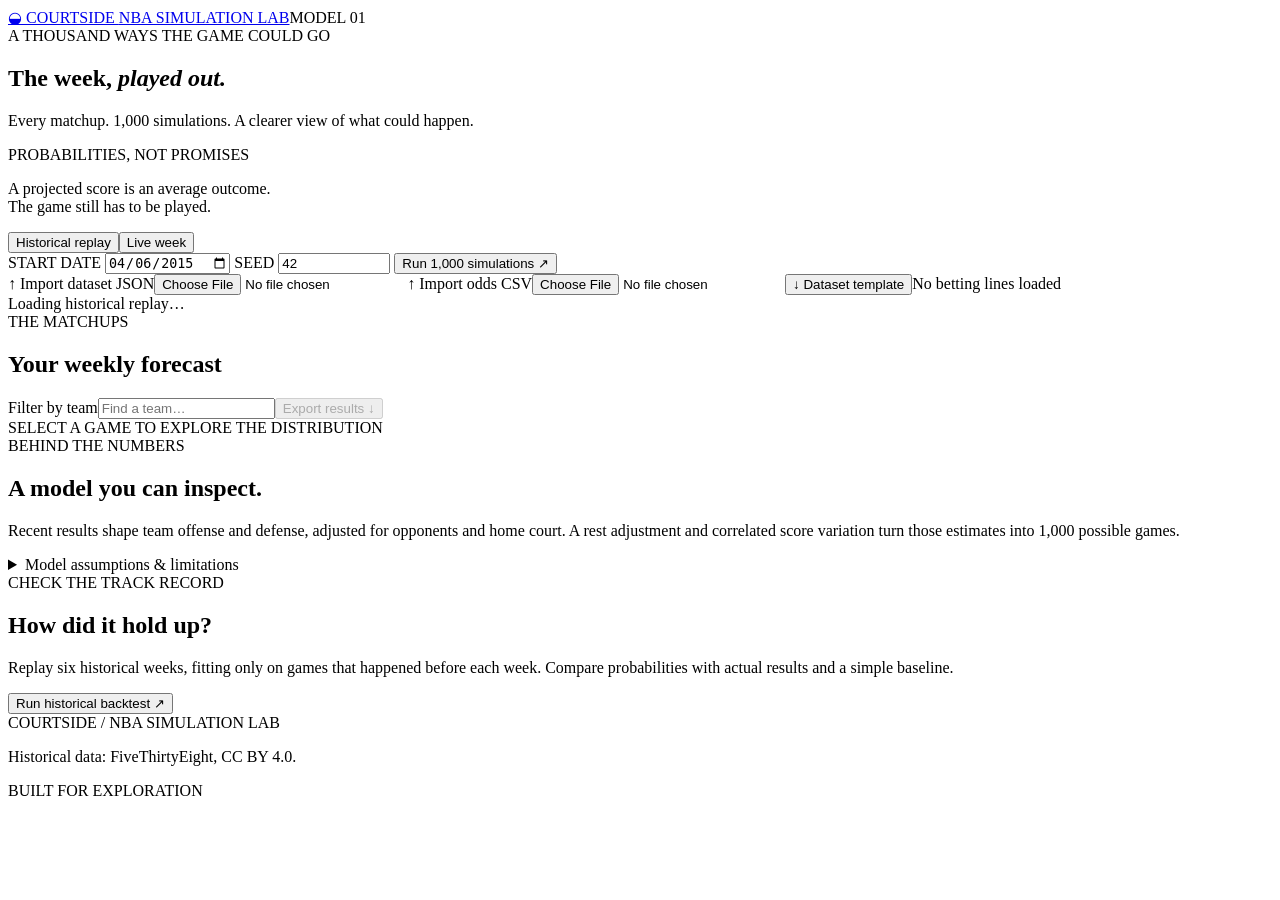
==== nbasim/static/index.html @ f2605dbb "Build NBA Monte Carlo dashboard and weekly reports" ====
<!doctype html>
<html lang="en">
<head>
  <meta charset="utf-8"><meta name="viewport" content="width=device-width,initial-scale=1">
  <title>Courtside — NBA simulation lab</title>
  <link rel="stylesheet" href="/style.css"><script src="/app.js" defer></script>
</head>
<body>
  <header class="topbar"><a class="brand" href="/" aria-label="Courtside home"><span class="brand-icon">◒</span> COURTSIDE <span class="brand-sub">NBA SIMULATION LAB</span></a><span class="version">MODEL 01 <span class="status-dot"></span></span></header>
  <main>
    <div class="eyebrow">A THOUSAND WAYS THE GAME COULD GO</div>
    <section class="intro"><div><h1>The week, <em>played out.</em></h1><p>Every matchup. 1,000 simulations. A clearer view of what could happen.</p></div><div class="intro-note"><span>PROBABILITIES, NOT PROMISES</span><p>A projected score is an average outcome.<br>The game still has to be played.</p></div></section>
    <section class="toolbar" aria-label="Simulation controls">
      <div class="mode-switch"><button id="demo" class="selected" aria-pressed="true">Historical replay</button><button id="live" aria-pressed="false">Live week</button></div>
      <label class="date-label">START DATE <input id="week" type="date" value="2015-04-06" required></label>
      <label class="seed-label">SEED <input id="seed" type="number" min="0" max="4294967295" value="42"></label>
      <button id="run" class="primary">Run 1,000 simulations <span>↗</span></button>
    </section>
    <div class="data-actions"><label class="file-button">↑ Import dataset JSON<input id="dataset-file" type="file" accept=".json,application/json"></label><label class="file-button">↑ Import odds CSV<input id="odds-file" type="file" accept=".csv,text/csv"></label><button id="clear-odds" hidden>Clear odds</button><button id="download-dataset">↓ Dataset template</button><span id="odds-label">No betting lines loaded</span></div>
    <div id="notice" class="notice" role="status">Loading historical replay…</div>
    <div id="error" class="error" role="alert" hidden></div>
    <section id="summary" class="summary" aria-label="Weekly summary"></section>
    <section class="matchups-section">
      <div class="section-heading"><div><span class="eyebrow">THE MATCHUPS</span><h2 id="week-title">Your weekly forecast</h2></div><div class="list-actions"><label class="sr-only" for="search">Filter by team</label><input id="search" type="search" placeholder="Find a team…"><button id="export" disabled>Export results ↓</button></div></div>
      <div class="list-meta"><span id="game-count"></span><span>SELECT A GAME TO EXPLORE THE DISTRIBUTION</span></div>
      <div id="games" class="games"></div>
      <div id="empty" class="empty" hidden>No games match this selection.</div>
    </section>
    <section class="method-grid">
      <article class="method"><span class="eyebrow">BEHIND THE NUMBERS</span><h2>A model you can inspect.</h2><p>Recent results shape team offense and defense, adjusted for opponents and home court. A rest adjustment and correlated score variation turn those estimates into 1,000 possible games.</p><details><summary>Model assumptions & limitations</summary><ul id="assumptions"></ul><p>Scores are not possession-based efficiency ratings. Injuries, rotations, travel, and roster changes are not included in this first model. Odds never determine the simulated scores.</p></details></article>
      <article class="method evaluation"><span class="eyebrow">CHECK THE TRACK RECORD</span><h2>How did it hold up?</h2><p>Replay six historical weeks, fitting only on games that happened before each week. Compare probabilities with actual results and a simple baseline.</p><button id="backtest">Run historical backtest ↗</button><div id="backtest-result" aria-live="polite"></div></article>
    </section>
    <footer><span>COURTSIDE / NBA SIMULATION LAB</span><p id="source">Historical data: FiveThirtyEight, CC BY 4.0.</p><span>BUILT FOR EXPLORATION</span></footer>
  </main>
  <dialog id="detail"><div class="dialog-top"><span class="eyebrow">MATCHUP DEEP DIVE</span><button id="close-detail" aria-label="Close matchup details">✕</button></div><div id="detail-content"></div></dialog>
</body>
</html>
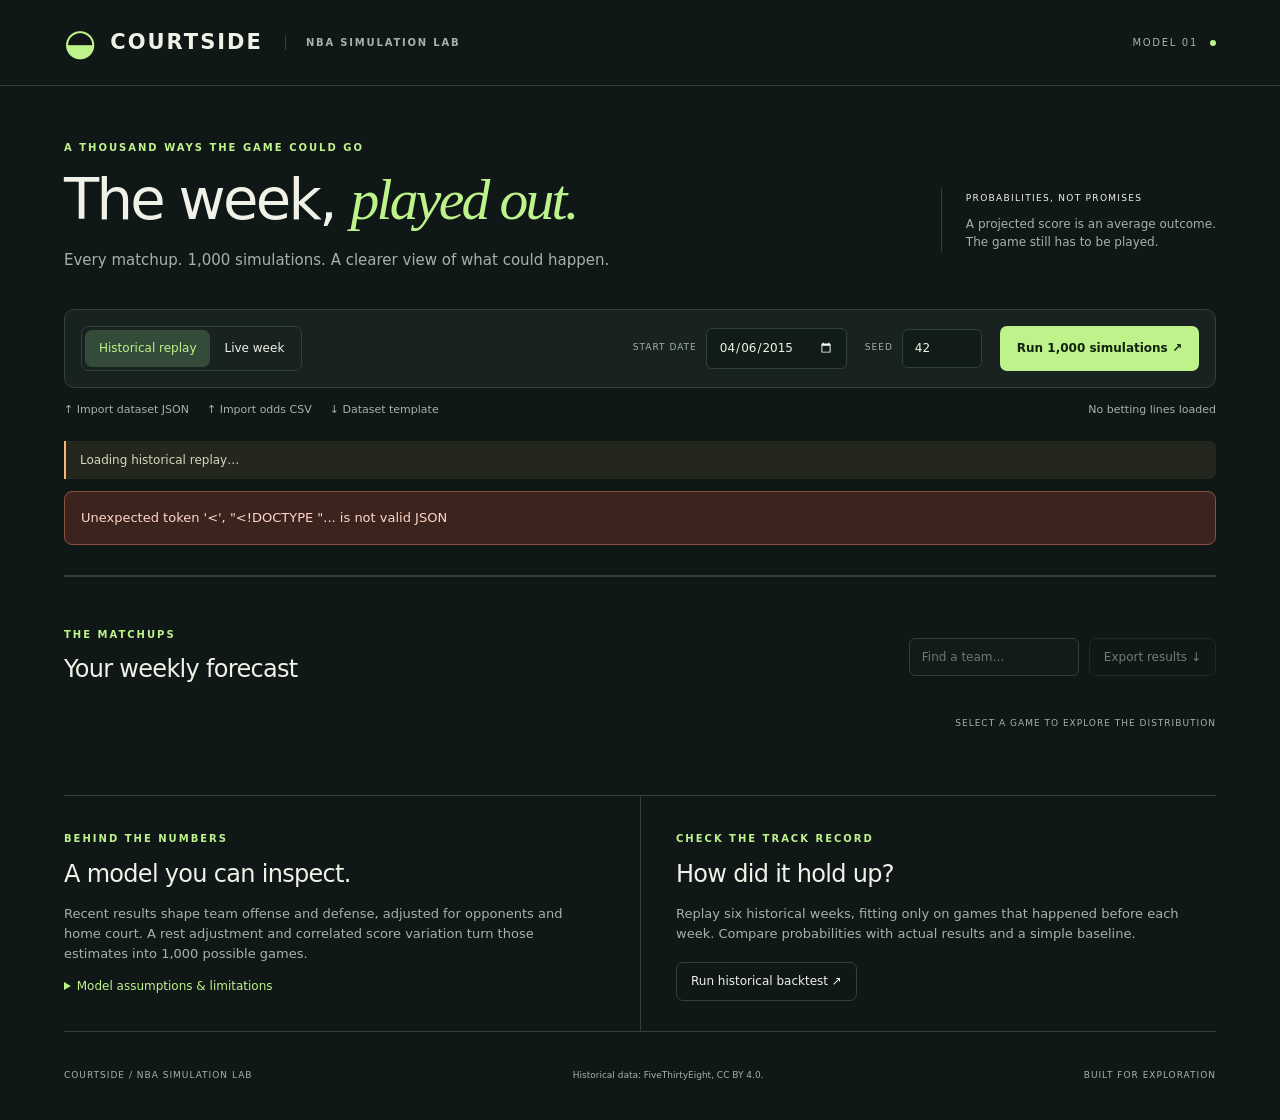
==== commit c37a8336: "Publish weekly NBA dashboard through GitHub Pages" ====
--- a/nbasim/static/index.html
+++ b/nbasim/static/index.html
@@ -3,10 +3,10 @@
 <head>
   <meta charset="utf-8"><meta name="viewport" content="width=device-width,initial-scale=1">
   <title>Courtside — NBA simulation lab</title>
-  <link rel="stylesheet" href="/style.css"><script src="/app.js" defer></script>
+  <link rel="stylesheet" href="./style.css"><script src="./app.js" defer></script>
 </head>
 <body>
-  <header class="topbar"><a class="brand" href="/" aria-label="Courtside home"><span class="brand-icon">◒</span> COURTSIDE <span class="brand-sub">NBA SIMULATION LAB</span></a><span class="version">MODEL 01 <span class="status-dot"></span></span></header>
+  <header class="topbar"><a class="brand" href="./" aria-label="Courtside home"><span class="brand-icon">◒</span> COURTSIDE <span class="brand-sub">NBA SIMULATION LAB</span></a><span class="version">MODEL 01 <span class="status-dot"></span></span></header>
   <main>
     <div class="eyebrow">A THOUSAND WAYS THE GAME COULD GO</div>
     <section class="intro"><div><h1>The week, <em>played out.</em></h1><p>Every matchup. 1,000 simulations. A clearer view of what could happen.</p></div><div class="intro-note"><span>PROBABILITIES, NOT PROMISES</span><p>A projected score is an average outcome.<br>The game still has to be played.</p></div></section>
--- a/nbasim/static/style.css
+++ b/nbasim/static/style.css
@@ -0,0 +1,2 @@
+:root{color-scheme:dark;--bg:#101817;--panel:#182220;--line:#30403a;--text:#f0f1e7;--muted:#a4b2a9;--mint:#bef28a;--orange:#ffb277}*{box-sizing:border-box}body{margin:0;background:var(--bg);color:var(--text);font:15px/1.55 system-ui,-apple-system,BlinkMacSystemFont,"Segoe UI",sans-serif}button,input{font:inherit}button,a,input,summary,.file-button{ -webkit-tap-highlight-color:transparent}button,.file-button{cursor:pointer}button{border:1px solid var(--line);background:transparent;color:var(--text);border-radius:7px;padding:9px 14px;transition:background .15s,border-color .15s}button:hover,.file-button:hover{background:#26362f;border-color:#738c7c}button:disabled{opacity:.45;cursor:wait}button:focus-visible,input:focus-visible,a:focus-visible,summary:focus-visible,.file-button:focus-within{outline:2px solid var(--mint);outline-offset:4px}input{background:#111b17;color:var(--text);border:1px solid var(--line);border-radius:6px;padding:9px 12px;min-width:0}a{color:inherit;text-decoration:none}.topbar{height:86px;border-bottom:1px solid var(--line);display:flex;align-items:center;justify-content:space-between;padding:0 5vw}.brand{font-weight:800;letter-spacing:2px;font-size:21px;display:flex;align-items:center;gap:12px}.brand-icon{font-size:37px;color:var(--mint);line-height:1}.brand-sub{font-size:10px;letter-spacing:1.8px;color:var(--muted);border-left:1px solid var(--line);padding-left:20px;margin-left:10px}.version{font-size:10px;letter-spacing:1.7px;color:var(--muted);display:flex;align-items:center;gap:12px}.status-dot{height:6px;width:6px;background:var(--mint);border-radius:50%}main{max-width:1400px;margin:auto;padding:54px 5vw 0}.eyebrow{color:var(--mint);font-size:10px;letter-spacing:2px;font-weight:650}.intro{display:flex;justify-content:space-between;align-items:center;gap:20px;margin:12px 0 37px}h1{font-size:clamp(36px,4.5vw,61px);line-height:1.1;letter-spacing:-2.7px;margin:0 0 18px;font-weight:500}h1 em{font-family:Georgia,serif;color:var(--mint);font-weight:400}.intro p{color:var(--muted);margin:0}.intro-note{border-left:1px solid var(--line);padding-left:24px;font-size:12px;min-width:225px}.intro-note span{font-size:9px;letter-spacing:1.3px}.intro-note p{margin-top:8px}.toolbar{padding:16px;background:var(--panel);border:1px solid var(--line);border-radius:10px;display:flex;gap:18px;align-items:center}.mode-switch{display:flex;border:1px solid var(--line);border-radius:7px;padding:3px;margin-right:auto}.mode-switch button{font-size:12px;border:0;white-space:nowrap}.mode-switch button.selected{background:#354b3a;color:var(--mint)}.date-label,.seed-label{display:flex;align-items:center;gap:9px;font-size:9px;letter-spacing:1px;color:var(--muted)}.date-label input,.seed-label input{font-size:12px;letter-spacing:0}.seed-label input{width:80px}.primary{color:#13220f;background:var(--mint);border:0;font-weight:700;font-size:12px;padding:13px 17px;white-space:nowrap}.primary span{padding-left:10px}.primary:hover{background:#cffca6}.data-actions{display:flex;gap:18px;align-items:center;margin:13px 0 23px;font-size:11px;color:var(--muted);flex-wrap:wrap}.file-button{position:relative;overflow:hidden}.file-button input{position:absolute;inset:0;opacity:0;width:100%;cursor:pointer}.data-actions button{padding:0;border:0;font-size:11px;color:var(--muted)}#odds-label{margin-left:auto}.notice{font-size:12px;border-left:2px solid var(--orange);padding:10px 14px;background:#24271e;color:#d7d5ba;border-radius:0 6px 6px 0}.error{margin:12px 0;background:#3b241e;color:#ffd6c5;border:1px solid #8c5041;padding:16px;border-radius:8px;font-size:13px}.summary{display:grid;grid-template-columns:repeat(4,1fr);margin:30px 0 45px;border-top:1px solid var(--line);border-bottom:1px solid var(--line)}.stat{padding:23px 24px;border-right:1px solid var(--line)}.stat:first-child{padding-left:0}.stat:last-child{border-right:0}.stat-label{color:var(--muted);font-size:10px;letter-spacing:1.2px}.stat-value{font-size:32px;letter-spacing:-1.4px;font-weight:500;line-height:1.25;margin:9px 0 4px}.stat-value small{font-size:14px;letter-spacing:0;color:var(--mint);margin-left:7px}.stat-note{font-size:11px;color:var(--muted)}h2{font-size:24px;letter-spacing:-.7px;font-weight:500;line-height:1.25;margin:8px 0}.section-heading{display:flex;align-items:center;justify-content:space-between;gap:15px}.list-actions{display:flex;gap:10px}.list-actions input{max-width:170px;font-size:12px}.list-actions button{font-size:12px}.list-meta{display:flex;justify-content:space-between;margin:25px 0 14px;font-size:9px;color:var(--muted);letter-spacing:1px}.games{display:grid;grid-template-columns:repeat(3,minmax(0,1fr));gap:15px}.game-card{text-align:left;padding:20px;border:1px solid var(--line);border-radius:9px;background:var(--panel);width:100%;min-width:0;display:block}.game-card:hover{background:#1e2c25;border-color:#657b5d;transform:translateY(-1px)}.card-meta{display:flex;justify-content:space-between;gap:10px;font-size:9px;letter-spacing:.9px;color:var(--muted);margin-bottom:20px}.card-meta .tag{color:var(--mint);background:#2c3b26;padding:2px 6px;border-radius:3px;font-size:8px;white-space:nowrap}.team-row{display:flex;align-items:center;gap:10px;margin:10px 0}.team-avatar{background:#33433a;border-radius:50%;width:34px;height:34px;display:grid;place-items:center;font-weight:650;font-size:10px;color:#d3e6d2}.team-name{font-size:16px;font-weight:600;letter-spacing:.2px}.team-location{font-size:9px;color:var(--muted);margin-left:6px}.score{margin-left:auto;font-size:24px;letter-spacing:-1px;font-variant-numeric:tabular-nums}.winner{color:var(--mint)}.probability{margin-top:20px;padding-top:15px;border-top:1px solid var(--line)}.probability-label{font-size:11px;display:flex;justify-content:space-between;gap:10px}.probability-label strong{color:var(--mint);font-size:13px}.probability-bar{height:4px;background:#3a4837;display:flex;border-radius:2px;overflow:hidden;margin-top:10px}.probability-bar svg{display:block;width:100%;height:4px}.probability-bar rect{fill:var(--mint)}.card-bottom{display:flex;justify-content:space-between;font-size:10px;color:var(--muted);margin-top:14px}.empty{text-align:center;border:1px dashed var(--line);padding:40px;color:var(--muted)}.method-grid{display:grid;grid-template-columns:1fr 1fr;margin-top:50px;border-top:1px solid var(--line);border-bottom:1px solid var(--line)}.method{padding:30px 35px 30px 0}.method+.method{border-left:1px solid var(--line);padding-left:35px;padding-right:0}.method h2{margin:10px 0 15px}.method p,.method li{color:var(--muted);font-size:13px}.method p{max-width:520px}.method button{font-size:12px;margin-top:5px}.method summary{font-size:12px;color:var(--mint);cursor:pointer}.method ul{padding-left:20px}.method li{margin:8px 0}footer{display:flex;justify-content:space-between;align-items:center;gap:20px;margin:28px 0;color:var(--muted);font-size:9px;letter-spacing:1px}footer p{max-width:480px;letter-spacing:0}.sr-only{position:absolute;width:1px;height:1px;overflow:hidden;clip:rect(0,0,0,0)}dialog{background:#182220;color:var(--text);border:1px solid #52684c;border-radius:12px;padding:26px;max-width:720px;width:calc(100% - 30px);max-height:90vh;overflow:auto}dialog::backdrop{background:#030c09cf;backdrop-filter:blur(5px)}.dialog-top{display:flex;justify-content:space-between;align-items:center}.dialog-top button{padding:5px 10px}dialog h2{font-size:34px;margin:20px 0 5px}dialog h3{font-weight:500;font-size:16px;margin-top:25px}dialog p{font-size:12px;color:var(--muted)}.detail-score{font-size:46px;letter-spacing:-2px;color:var(--mint);margin:15px 0}.detail-stats{display:grid;grid-template-columns:repeat(3,1fr);gap:10px;margin:20px 0}.detail-stats div{padding:12px;background:#101a15;border-radius:6px;font-size:18px}.detail-stats span{display:block;font-size:10px;color:var(--muted);margin-bottom:4px}.histogram{width:100%;height:auto;display:block;max-height:205px}.histogram rect{fill:var(--mint)}.histogram text{fill:var(--muted);font:10px system-ui}.histogram .bar-count{fill:var(--text);font-size:11px}table{width:100%;border-collapse:collapse;font-size:12px;margin:12px 0}td,th{text-align:left;padding:8px;border-bottom:1px solid var(--line);font-weight:400}th{color:var(--muted)}td:last-child,th:last-child{text-align:right}.warning{color:var(--orange)!important}.backtest-grid{display:grid;grid-template-columns:1fr 1fr;gap:8px;margin-top:18px}.backtest-grid div{font-size:22px;color:var(--mint)}.backtest-grid span{display:block;font-size:10px;color:var(--muted)}.busy{opacity:.6} [hidden]{display:none!important}@media(min-width:1450px){main{padding-left:60px;padding-right:60px}}@media(max-width:1050px){.toolbar{flex-wrap:wrap}.mode-switch{margin-right:0}.primary{margin-left:auto}.intro-note{display:none}.games{grid-template-columns:repeat(2,minmax(0,1fr))}.brand-sub{display:none}.stat{padding:20px 15px}.stat-value{font-size:27px}}@media(max-width:650px){.topbar{height:70px}.version{font-size:8px}.brand{font-size:18px}main{padding-top:32px}.intro{margin-bottom:25px}h1{letter-spacing:-1.7px}.intro p{font-size:13px}.toolbar{gap:12px}.mode-switch{width:100%}.mode-switch button{flex:1}.primary{width:100%;margin:0}.date-label{flex:1}.date-label input{width:100%}.seed-label input{width:65px}.summary{grid-template-columns:1fr 1fr;margin:24px 0 30px}.stat:nth-child(2){border:0}.stat:nth-child(-n+2){border-bottom:1px solid var(--line)}.stat:nth-child(3){padding-left:0}.stat{padding:15px}.games{grid-template-columns:1fr}.section-heading{align-items:flex-start;flex-direction:column}.list-actions{width:100%}.list-actions input{flex:1;max-width:none}.list-meta span:last-child{display:none}.method-grid{grid-template-columns:1fr}.method,.method+.method{padding:25px 0;border-left:0}.method+.method{border-top:1px solid var(--line)}footer{flex-wrap:wrap}footer p{order:3}#odds-label{margin-left:0;width:100%}.data-actions{gap:12px}.detail-stats{grid-template-columns:1fr}.detail-score{font-size:36px}dialog{padding:20px}}
+.publication{display:flex;justify-content:space-between;align-items:center;gap:20px;padding:18px 22px;margin-bottom:24px;background:var(--panel);border:1px solid var(--line);border-radius:9px}.publication p{color:var(--muted);font-size:12px;margin:6px 0 0}.publication-links{display:flex;gap:12px;flex-wrap:wrap}.publication-links a{border:1px solid var(--line);border-radius:6px;padding:9px 12px;font-size:12px}.publication-links a:hover{background:#26362f;border-color:var(--mint)}@media(max-width:650px){.publication{align-items:flex-start;flex-direction:column;padding:16px}.publication-links{gap:8px}}
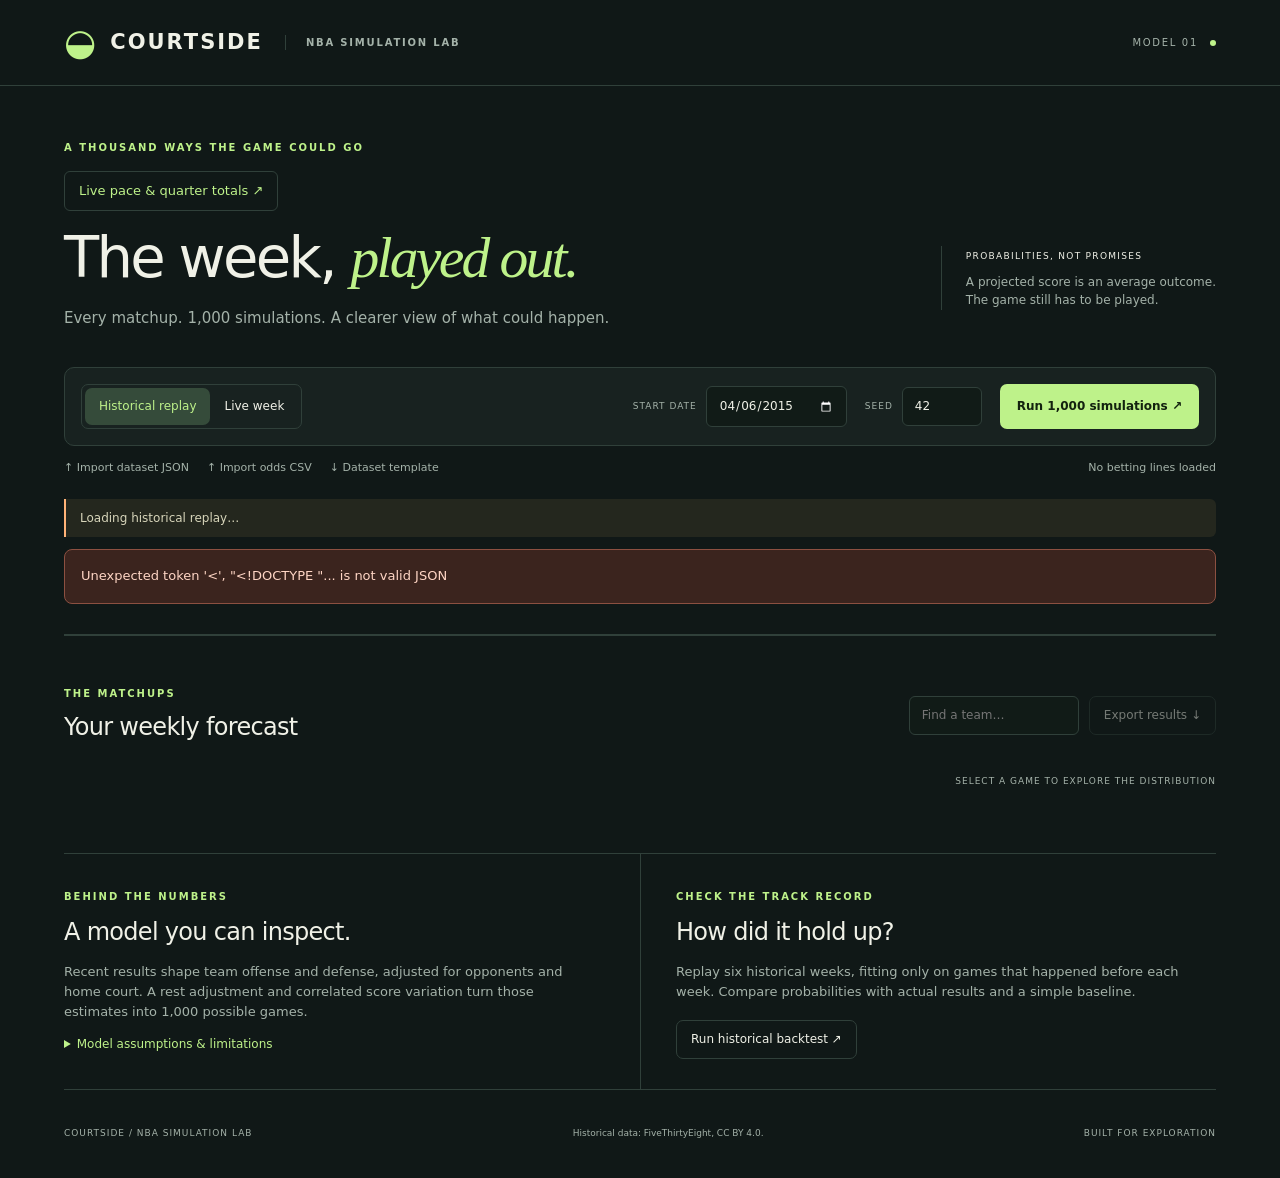
==== commit 19482eaa: "Add experimental live pace and quarter-total analysis with replay validation" ====
--- a/nbasim/static/index.html
+++ b/nbasim/static/index.html
@@ -9,6 +9,7 @@
   <header class="topbar"><a class="brand" href="./" aria-label="Courtside home"><span class="brand-icon">◒</span> COURTSIDE <span class="brand-sub">NBA SIMULATION LAB</span></a><span class="version">MODEL 01 <span class="status-dot"></span></span></header>
   <main>
     <div class="eyebrow">A THOUSAND WAYS THE GAME COULD GO</div>
+    <p><a class="live-link" href="./live.html">Live pace & quarter totals ↗</a></p>
     <section class="intro"><div><h1>The week, <em>played out.</em></h1><p>Every matchup. 1,000 simulations. A clearer view of what could happen.</p></div><div class="intro-note"><span>PROBABILITIES, NOT PROMISES</span><p>A projected score is an average outcome.<br>The game still has to be played.</p></div></section>
     <section class="toolbar" aria-label="Simulation controls">
       <div class="mode-switch"><button id="demo" class="selected" aria-pressed="true">Historical replay</button><button id="live" aria-pressed="false">Live week</button></div>
@@ -26,6 +27,12 @@
       <div id="games" class="games"></div>
       <div id="empty" class="empty" hidden>No games match this selection.</div>
     </section>
+    <section id="roster-context" class="method roster-context" hidden aria-labelledby="roster-title">
+      <span class="eyebrow">ROSTER CHANGES & RESEARCH</span><h2 id="roster-title">Who is on the team now?</h2>
+      <p id="roster-status">Loading current roster context…</p>
+      <div id="roster-controls" hidden><label for="roster-team">Choose a team </label><select id="roster-team"></select> <a href="./rosters.json" download>Download roster analysis ↓</a></div>
+      <div id="roster-team-detail"></div><div id="roster-evaluation"></div>
+    </section>
     <section class="method-grid">
       <article class="method"><span class="eyebrow">BEHIND THE NUMBERS</span><h2>A model you can inspect.</h2><p>Recent results shape team offense and defense, adjusted for opponents and home court. A rest adjustment and correlated score variation turn those estimates into 1,000 possible games.</p><details><summary>Model assumptions & limitations</summary><ul id="assumptions"></ul><p>Scores are not possession-based efficiency ratings. Injuries, rotations, travel, and roster changes are not included in this first model. Odds never determine the simulated scores.</p></details></article>
       <article class="method evaluation"><span class="eyebrow">CHECK THE TRACK RECORD</span><h2>How did it hold up?</h2><p>Replay six historical weeks, fitting only on games that happened before each week. Compare probabilities with actual results and a simple baseline.</p><button id="backtest">Run historical backtest ↗</button><div id="backtest-result" aria-live="polite"></div></article>
--- a/nbasim/static/style.css
+++ b/nbasim/static/style.css
@@ -1,2 +1,5 @@
 :root{color-scheme:dark;--bg:#101817;--panel:#182220;--line:#30403a;--text:#f0f1e7;--muted:#a4b2a9;--mint:#bef28a;--orange:#ffb277}*{box-sizing:border-box}body{margin:0;background:var(--bg);color:var(--text);font:15px/1.55 system-ui,-apple-system,BlinkMacSystemFont,"Segoe UI",sans-serif}button,input{font:inherit}button,a,input,summary,.file-button{ -webkit-tap-highlight-color:transparent}button,.file-button{cursor:pointer}button{border:1px solid var(--line);background:transparent;color:var(--text);border-radius:7px;padding:9px 14px;transition:background .15s,border-color .15s}button:hover,.file-button:hover{background:#26362f;border-color:#738c7c}button:disabled{opacity:.45;cursor:wait}button:focus-visible,input:focus-visible,a:focus-visible,summary:focus-visible,.file-button:focus-within{outline:2px solid var(--mint);outline-offset:4px}input{background:#111b17;color:var(--text);border:1px solid var(--line);border-radius:6px;padding:9px 12px;min-width:0}a{color:inherit;text-decoration:none}.topbar{height:86px;border-bottom:1px solid var(--line);display:flex;align-items:center;justify-content:space-between;padding:0 5vw}.brand{font-weight:800;letter-spacing:2px;font-size:21px;display:flex;align-items:center;gap:12px}.brand-icon{font-size:37px;color:var(--mint);line-height:1}.brand-sub{font-size:10px;letter-spacing:1.8px;color:var(--muted);border-left:1px solid var(--line);padding-left:20px;margin-left:10px}.version{font-size:10px;letter-spacing:1.7px;color:var(--muted);display:flex;align-items:center;gap:12px}.status-dot{height:6px;width:6px;background:var(--mint);border-radius:50%}main{max-width:1400px;margin:auto;padding:54px 5vw 0}.eyebrow{color:var(--mint);font-size:10px;letter-spacing:2px;font-weight:650}.intro{display:flex;justify-content:space-between;align-items:center;gap:20px;margin:12px 0 37px}h1{font-size:clamp(36px,4.5vw,61px);line-height:1.1;letter-spacing:-2.7px;margin:0 0 18px;font-weight:500}h1 em{font-family:Georgia,serif;color:var(--mint);font-weight:400}.intro p{color:var(--muted);margin:0}.intro-note{border-left:1px solid var(--line);padding-left:24px;font-size:12px;min-width:225px}.intro-note span{font-size:9px;letter-spacing:1.3px}.intro-note p{margin-top:8px}.toolbar{padding:16px;background:var(--panel);border:1px solid var(--line);border-radius:10px;display:flex;gap:18px;align-items:center}.mode-switch{display:flex;border:1px solid var(--line);border-radius:7px;padding:3px;margin-right:auto}.mode-switch button{font-size:12px;border:0;white-space:nowrap}.mode-switch button.selected{background:#354b3a;color:var(--mint)}.date-label,.seed-label{display:flex;align-items:center;gap:9px;font-size:9px;letter-spacing:1px;color:var(--muted)}.date-label input,.seed-label input{font-size:12px;letter-spacing:0}.seed-label input{width:80px}.primary{color:#13220f;background:var(--mint);border:0;font-weight:700;font-size:12px;padding:13px 17px;white-space:nowrap}.primary span{padding-left:10px}.primary:hover{background:#cffca6}.data-actions{display:flex;gap:18px;align-items:center;margin:13px 0 23px;font-size:11px;color:var(--muted);flex-wrap:wrap}.file-button{position:relative;overflow:hidden}.file-button input{position:absolute;inset:0;opacity:0;width:100%;cursor:pointer}.data-actions button{padding:0;border:0;font-size:11px;color:var(--muted)}#odds-label{margin-left:auto}.notice{font-size:12px;border-left:2px solid var(--orange);padding:10px 14px;background:#24271e;color:#d7d5ba;border-radius:0 6px 6px 0}.error{margin:12px 0;background:#3b241e;color:#ffd6c5;border:1px solid #8c5041;padding:16px;border-radius:8px;font-size:13px}.summary{display:grid;grid-template-columns:repeat(4,1fr);margin:30px 0 45px;border-top:1px solid var(--line);border-bottom:1px solid var(--line)}.stat{padding:23px 24px;border-right:1px solid var(--line)}.stat:first-child{padding-left:0}.stat:last-child{border-right:0}.stat-label{color:var(--muted);font-size:10px;letter-spacing:1.2px}.stat-value{font-size:32px;letter-spacing:-1.4px;font-weight:500;line-height:1.25;margin:9px 0 4px}.stat-value small{font-size:14px;letter-spacing:0;color:var(--mint);margin-left:7px}.stat-note{font-size:11px;color:var(--muted)}h2{font-size:24px;letter-spacing:-.7px;font-weight:500;line-height:1.25;margin:8px 0}.section-heading{display:flex;align-items:center;justify-content:space-between;gap:15px}.list-actions{display:flex;gap:10px}.list-actions input{max-width:170px;font-size:12px}.list-actions button{font-size:12px}.list-meta{display:flex;justify-content:space-between;margin:25px 0 14px;font-size:9px;color:var(--muted);letter-spacing:1px}.games{display:grid;grid-template-columns:repeat(3,minmax(0,1fr));gap:15px}.game-card{text-align:left;padding:20px;border:1px solid var(--line);border-radius:9px;background:var(--panel);width:100%;min-width:0;display:block}.game-card:hover{background:#1e2c25;border-color:#657b5d;transform:translateY(-1px)}.card-meta{display:flex;justify-content:space-between;gap:10px;font-size:9px;letter-spacing:.9px;color:var(--muted);margin-bottom:20px}.card-meta .tag{color:var(--mint);background:#2c3b26;padding:2px 6px;border-radius:3px;font-size:8px;white-space:nowrap}.team-row{display:flex;align-items:center;gap:10px;margin:10px 0}.team-avatar{background:#33433a;border-radius:50%;width:34px;height:34px;display:grid;place-items:center;font-weight:650;font-size:10px;color:#d3e6d2}.team-name{font-size:16px;font-weight:600;letter-spacing:.2px}.team-location{font-size:9px;color:var(--muted);margin-left:6px}.score{margin-left:auto;font-size:24px;letter-spacing:-1px;font-variant-numeric:tabular-nums}.winner{color:var(--mint)}.probability{margin-top:20px;padding-top:15px;border-top:1px solid var(--line)}.probability-label{font-size:11px;display:flex;justify-content:space-between;gap:10px}.probability-label strong{color:var(--mint);font-size:13px}.probability-bar{height:4px;background:#3a4837;display:flex;border-radius:2px;overflow:hidden;margin-top:10px}.probability-bar svg{display:block;width:100%;height:4px}.probability-bar rect{fill:var(--mint)}.card-bottom{display:flex;justify-content:space-between;font-size:10px;color:var(--muted);margin-top:14px}.empty{text-align:center;border:1px dashed var(--line);padding:40px;color:var(--muted)}.method-grid{display:grid;grid-template-columns:1fr 1fr;margin-top:50px;border-top:1px solid var(--line);border-bottom:1px solid var(--line)}.method{padding:30px 35px 30px 0}.method+.method{border-left:1px solid var(--line);padding-left:35px;padding-right:0}.method h2{margin:10px 0 15px}.method p,.method li{color:var(--muted);font-size:13px}.method p{max-width:520px}.method button{font-size:12px;margin-top:5px}.method summary{font-size:12px;color:var(--mint);cursor:pointer}.method ul{padding-left:20px}.method li{margin:8px 0}footer{display:flex;justify-content:space-between;align-items:center;gap:20px;margin:28px 0;color:var(--muted);font-size:9px;letter-spacing:1px}footer p{max-width:480px;letter-spacing:0}.sr-only{position:absolute;width:1px;height:1px;overflow:hidden;clip:rect(0,0,0,0)}dialog{background:#182220;color:var(--text);border:1px solid #52684c;border-radius:12px;padding:26px;max-width:720px;width:calc(100% - 30px);max-height:90vh;overflow:auto}dialog::backdrop{background:#030c09cf;backdrop-filter:blur(5px)}.dialog-top{display:flex;justify-content:space-between;align-items:center}.dialog-top button{padding:5px 10px}dialog h2{font-size:34px;margin:20px 0 5px}dialog h3{font-weight:500;font-size:16px;margin-top:25px}dialog p{font-size:12px;color:var(--muted)}.detail-score{font-size:46px;letter-spacing:-2px;color:var(--mint);margin:15px 0}.detail-stats{display:grid;grid-template-columns:repeat(3,1fr);gap:10px;margin:20px 0}.detail-stats div{padding:12px;background:#101a15;border-radius:6px;font-size:18px}.detail-stats span{display:block;font-size:10px;color:var(--muted);margin-bottom:4px}.histogram{width:100%;height:auto;display:block;max-height:205px}.histogram rect{fill:var(--mint)}.histogram text{fill:var(--muted);font:10px system-ui}.histogram .bar-count{fill:var(--text);font-size:11px}table{width:100%;border-collapse:collapse;font-size:12px;margin:12px 0}td,th{text-align:left;padding:8px;border-bottom:1px solid var(--line);font-weight:400}th{color:var(--muted)}td:last-child,th:last-child{text-align:right}.warning{color:var(--orange)!important}.backtest-grid{display:grid;grid-template-columns:1fr 1fr;gap:8px;margin-top:18px}.backtest-grid div{font-size:22px;color:var(--mint)}.backtest-grid span{display:block;font-size:10px;color:var(--muted)}.busy{opacity:.6} [hidden]{display:none!important}@media(min-width:1450px){main{padding-left:60px;padding-right:60px}}@media(max-width:1050px){.toolbar{flex-wrap:wrap}.mode-switch{margin-right:0}.primary{margin-left:auto}.intro-note{display:none}.games{grid-template-columns:repeat(2,minmax(0,1fr))}.brand-sub{display:none}.stat{padding:20px 15px}.stat-value{font-size:27px}}@media(max-width:650px){.topbar{height:70px}.version{font-size:8px}.brand{font-size:18px}main{padding-top:32px}.intro{margin-bottom:25px}h1{letter-spacing:-1.7px}.intro p{font-size:13px}.toolbar{gap:12px}.mode-switch{width:100%}.mode-switch button{flex:1}.primary{width:100%;margin:0}.date-label{flex:1}.date-label input{width:100%}.seed-label input{width:65px}.summary{grid-template-columns:1fr 1fr;margin:24px 0 30px}.stat:nth-child(2){border:0}.stat:nth-child(-n+2){border-bottom:1px solid var(--line)}.stat:nth-child(3){padding-left:0}.stat{padding:15px}.games{grid-template-columns:1fr}.section-heading{align-items:flex-start;flex-direction:column}.list-actions{width:100%}.list-actions input{flex:1;max-width:none}.list-meta span:last-child{display:none}.method-grid{grid-template-columns:1fr}.method,.method+.method{padding:25px 0;border-left:0}.method+.method{border-top:1px solid var(--line)}footer{flex-wrap:wrap}footer p{order:3}#odds-label{margin-left:0;width:100%}.data-actions{gap:12px}.detail-stats{grid-template-columns:1fr}.detail-score{font-size:36px}dialog{padding:20px}}
 .publication{display:flex;justify-content:space-between;align-items:center;gap:20px;padding:18px 22px;margin-bottom:24px;background:var(--panel);border:1px solid var(--line);border-radius:9px}.publication p{color:var(--muted);font-size:12px;margin:6px 0 0}.publication-links{display:flex;gap:12px;flex-wrap:wrap}.publication-links a{border:1px solid var(--line);border-radius:6px;padding:9px 12px;font-size:12px}.publication-links a:hover{background:#26362f;border-color:var(--mint)}@media(max-width:650px){.publication{align-items:flex-start;flex-direction:column;padding:16px}.publication-links{gap:8px}}
+.roster-context{border-top:1px solid var(--line);padding:28px 0;margin-top:32px}.roster-context p{max-width:900px}.roster-context select{font:inherit;color:var(--text);background:var(--panel);border:1px solid var(--line);padding:8px 14px;border-radius:6px;margin:0 12px}.roster-context a,.roster-team-detail a{color:var(--mint);font-size:12px;text-decoration:underline}.roster-table{max-width:100%;overflow-x:auto}.roster-table table{min-width:520px}.roster-team-detail{min-width:0}.roster-team-detail p{overflow-wrap:anywhere}#roster-evaluation{margin-top:28px}#roster-evaluation table{max-width:650px}#roster-controls{display:flex;align-items:center;flex-wrap:wrap;gap:8px}#roster-team:focus-visible{outline:2px solid var(--mint);outline-offset:3px}
+.live-link{display:inline-block;color:var(--mint);border:1px solid var(--line);border-radius:6px;padding:9px 14px;font-size:13px}.live-controls{display:flex;gap:14px;align-items:end;flex-wrap:wrap;margin:24px 0}.live-controls label,.market-inputs label{display:grid;gap:6px;font-size:12px;color:var(--muted)}.live-controls select{max-width:100%;font:inherit;background:var(--panel);color:var(--text);padding:10px;border:1px solid var(--line);border-radius:6px}.live-controls .auto-control{display:flex;align-items:center;gap:8px;font-size:11px;width:100%}.live-grid{display:grid;grid-template-columns:1fr 1fr;gap:30px}.live-panel{border-top:1px solid var(--line);padding:26px 0;margin-top:22px;min-width:0}.live-panel p{max-width:900px}.market-inputs{display:grid;grid-template-columns:repeat(3,minmax(0,1fr));gap:12px;margin:18px 0}.market-inputs input{width:100%}.pace-chart{display:block;width:100%;height:auto;max-height:160px}.pace-chart rect{fill:var(--mint)}#replay-controls{display:grid;gap:10px;border:1px solid var(--line);padding:15px;border-radius:7px}#live-summary .stat-value{font-size:24px}#live-evaluation{overflow-x:auto}#live-evaluation table{min-width:580px}.live-controls select:focus-visible{outline:2px solid var(--mint);outline-offset:3px}@media(max-width:800px){.live-grid{grid-template-columns:1fr;gap:0}.live-controls label{max-width:100%}#live-summary .stat-value{font-size:19px}.market-inputs{gap:6px}.live-controls{align-items:stretch}.live-controls label:not(.auto-control){flex:1;min-width:140px}}
+.live-controls select{min-width:0;width:100%}
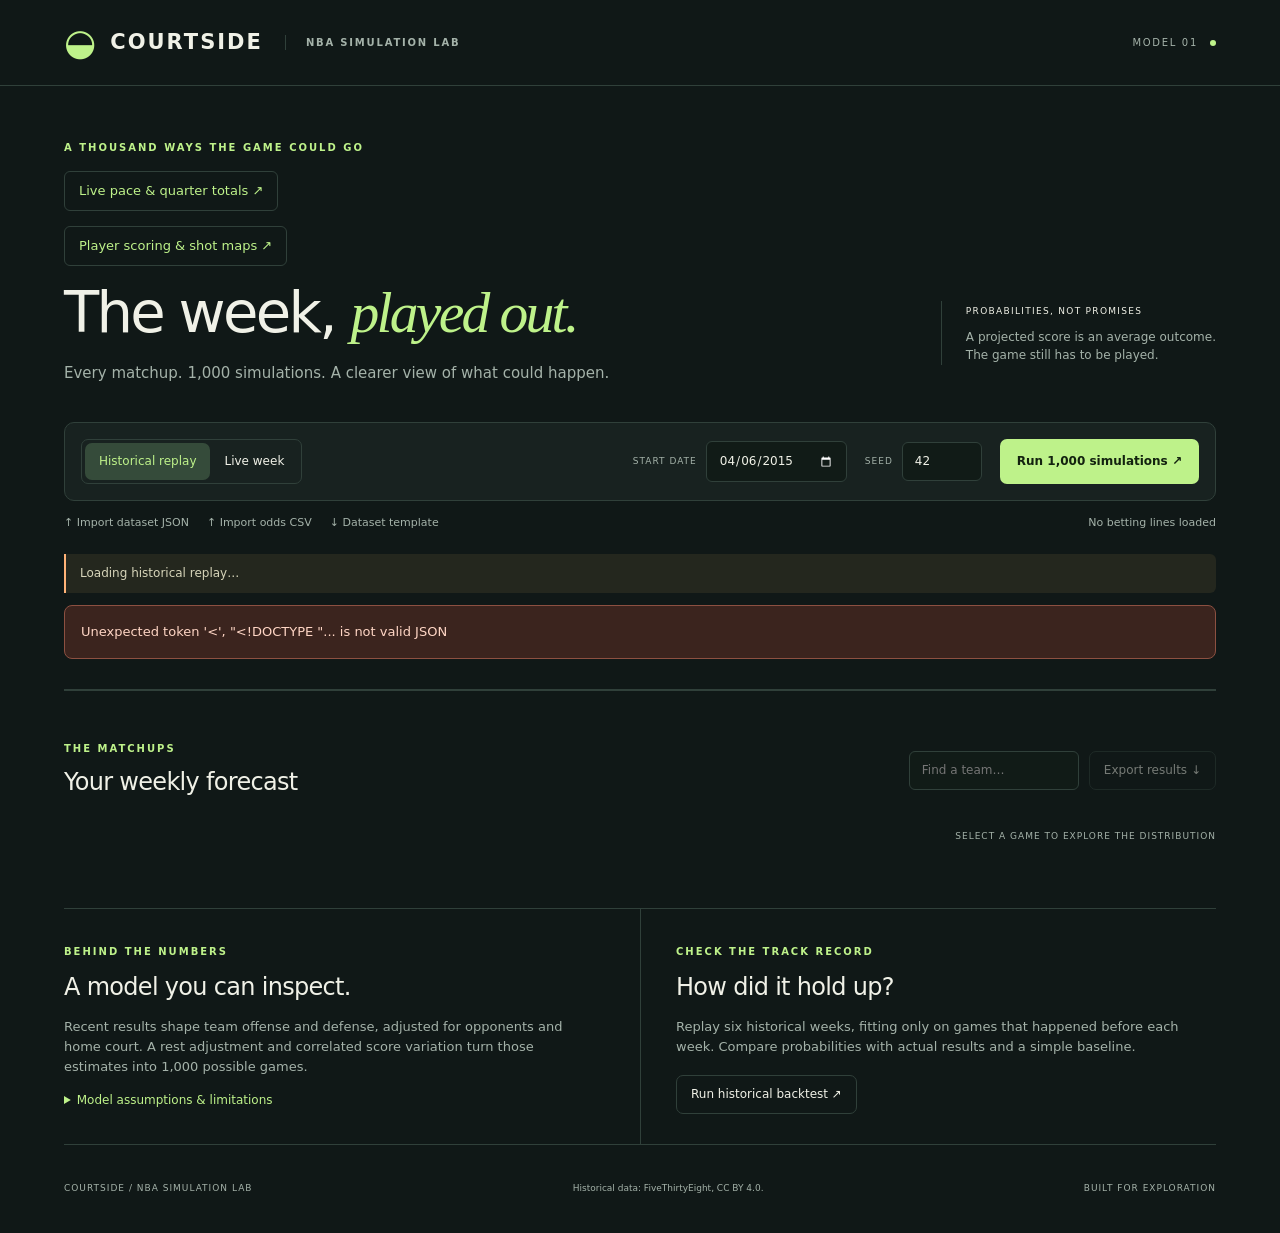
==== commit 699bda70: "Add player scoring atlas with shot maps and dated matchup research" ====
--- a/nbasim/static/index.html
+++ b/nbasim/static/index.html
@@ -10,6 +10,7 @@
   <main>
     <div class="eyebrow">A THOUSAND WAYS THE GAME COULD GO</div>
     <p><a class="live-link" href="./live.html">Live pace & quarter totals ↗</a></p>
+    <p><a class="live-link" href="./players.html">Player scoring & shot maps ↗</a></p>
     <section class="intro"><div><h1>The week, <em>played out.</em></h1><p>Every matchup. 1,000 simulations. A clearer view of what could happen.</p></div><div class="intro-note"><span>PROBABILITIES, NOT PROMISES</span><p>A projected score is an average outcome.<br>The game still has to be played.</p></div></section>
     <section class="toolbar" aria-label="Simulation controls">
       <div class="mode-switch"><button id="demo" class="selected" aria-pressed="true">Historical replay</button><button id="live" aria-pressed="false">Live week</button></div>
